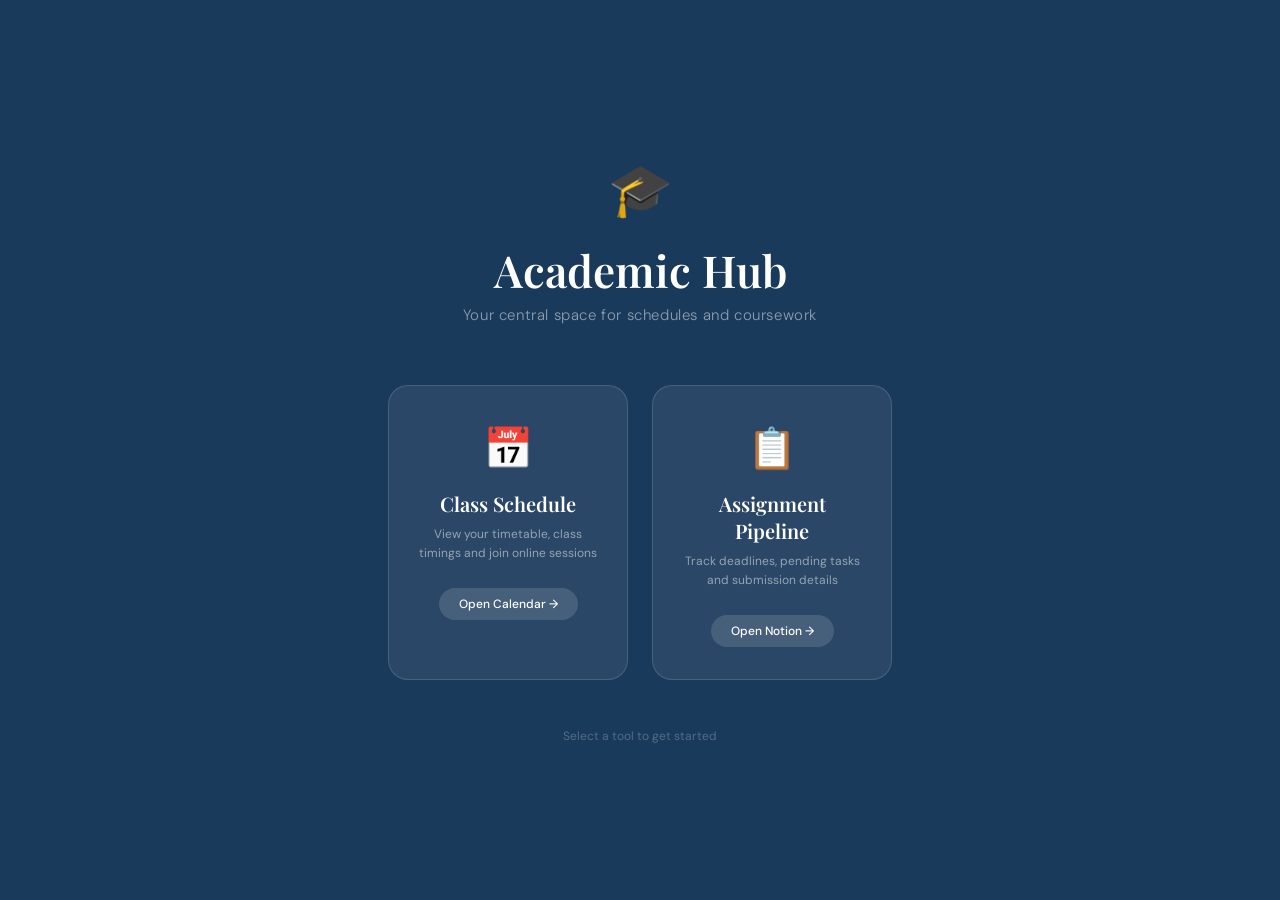
==== index.html @ abb076b7 "Add files via upload" ====
<!DOCTYPE html>
<html lang="en">
<head>
  <meta charset="UTF-8"/>
  <meta name="viewport" content="width=device-width, initial-scale=1.0"/>
  <title>Academic Hub</title>
  <link rel="icon" id="favicon" href="data:image/svg+xml,<svg xmlns='http://www.w3.org/2000/svg' viewBox='0 0 100 100'><text y='.9em' font-size='90'>🎓</text></svg>">
  <link href="https://fonts.googleapis.com/css2?family=Playfair+Display:wght@500;600&family=DM+Sans:wght@300;400;500&display=swap" rel="stylesheet"/>
  <link rel="stylesheet" href="css/style-dev.css"/>
</head>
<body>

<!-- ── LEVEL 1: PORTAL PAGE ── -->
<div id="portal-page">
  <div class="portal-logo">🎓</div>
  <div class="portal-title">Academic Hub</div>
  <div class="portal-subtitle">Your central space for schedules and coursework</div>
  <div class="portal-cards">
    <div class="portal-card" onclick="showSectionSelector()">
      <span class="portal-card-icon">📅</span>
      <span class="portal-card-title">Class Schedule</span>
      <span class="portal-card-desc">View your timetable, class timings and join online sessions</span>
      <span class="portal-card-btn">Open Calendar →</span>
    </div>
    <div class="portal-card" onclick="window.open('https://arnavv.notion.site/assignment-pipeline', '_blank')">
      <span class="portal-card-icon">📋</span>
      <span class="portal-card-title">Assignment Pipeline</span>
      <span class="portal-card-desc">Track deadlines, pending tasks and submission details</span>
      <span class="portal-card-btn">Open Notion →</span>
    </div>
  </div>
  <div class="portal-footer">Select a tool to get started</div>
</div>

<!-- ── LEVEL 2: SECTION SELECTOR ── -->
<div id="welcome-page" style="display:none;">
  <div style="position:absolute;top:24px;left:32px;cursor:pointer;color:rgba(255,255,255,0.5);font-size:13px;display:flex;align-items:center;gap:6px;" onclick="showPortal()">← Back to Hub</div>
  <div class="welcome-logo">📅</div>
  <div class="welcome-title">Class Schedule</div>
  <div class="welcome-subtitle">Academic Calendar Portal</div>
  <div class="welcome-prompt">Select your section to continue</div>
  <div class="section-cards">
    <div class="section-card" onclick="selectSection('A')">
      <span class="section-card-letter">A</span>
      <span class="section-card-label">Section A</span>
      <span class="section-card-btn">View Schedule →</span>
    </div>
    <div class="section-card" onclick="selectSection('B')">
      <span class="section-card-letter">B</span>
      <span class="section-card-label">Section B</span>
      <span class="section-card-btn">View Schedule →</span>
    </div>
    <div class="section-card" onclick="selectSection('F2F')">
      <span class="section-card-letter" style="font-size:64px;letter-spacing:-2px;">F2F</span>
      <span class="section-card-label">Face to Face</span>
      <span class="section-card-btn">View Schedule →</span>
    </div>
  </div>
  <div class="welcome-footer">Your selection will be remembered for next time</div>
</div>

<!-- ── LEVEL 3: CALENDAR APP ── -->
<div id="calendar-app">

  <header>
    <div>
      <div class="header-title">Class Schedule</div>
      <div class="header-sub" id="headerSub">Academic Calendar Portal</div>
    </div>
    <div style="display:flex;align-items:center;gap:12px;">
      <div class="section-badge" onclick="toggleSectionDropdown(event)" title="Switch section">
        <span class="section-badge-dot"></span>
        <span id="sectionBadgeText">Section B</span>
        <span style="font-size:10px;opacity:0.7;">▾</span>
        <div id="sectionDropdown" style="display:none;position:absolute;top:calc(100% + 8px);right:0;background:var(--surface);border:1px solid var(--border);border-radius:10px;box-shadow:var(--shadow-lg);overflow:hidden;min-width:160px;z-index:300;">
          <div onclick="selectSection('A')" style="padding:12px 16px;cursor:pointer;font-size:13px;color:var(--text-primary);display:flex;align-items:center;gap:10px;" onmouseover="this.style.background='var(--bg)'" onmouseout="this.style.background='transparent'">
            <span style="font-family:'Playfair Display',serif;font-size:18px;font-weight:700;">A</span>
            <span>Section A</span>
          </div>
          <div style="height:1px;background:var(--border);margin:0 12px;"></div>
          <div onclick="selectSection('B')" style="padding:12px 16px;cursor:pointer;font-size:13px;color:var(--text-primary);display:flex;align-items:center;gap:10px;" onmouseover="this.style.background='var(--bg)'" onmouseout="this.style.background='transparent'">
            <span style="font-family:'Playfair Display',serif;font-size:18px;font-weight:700;">B</span>
            <span>Section B</span>
          </div>
          <div style="height:1px;background:var(--border);margin:0 12px;"></div>
          <div onclick="selectSection('F2F')" style="padding:12px 16px;cursor:pointer;font-size:13px;color:var(--text-primary);display:flex;align-items:center;gap:10px;" onmouseover="this.style.background='var(--bg)'" onmouseout="this.style.background='transparent'">
            <span style="font-family:'Playfair Display',serif;font-size:14px;font-weight:700;">F2F</span>
            <span>Face to Face</span>
          </div>
        </div>
      </div>
      <div class="sync-badge" id="syncBadge" onclick="manualSync()" title="Click to sync now">
        <span class="sync-dot" id="syncDot"></span>
        <span id="syncText">Live from iCloud</span>
      </div>
    </div>
  </header>

  <div class="controls">
    <div class="nav-area">
      <button class="nav-btn" onclick="navigate(-1)">&#8249;</button>
      <span class="current-period" id="periodLabel"></span>
      <button class="nav-btn" onclick="navigate(1)">&#8250;</button>
      <button class="nav-btn" onclick="goToday()" style="font-size:12px;padding:0 10px;width:auto;">Today</button>
    </div>
    <div class="filter-group">
      <span class="filter-label">View:</span>
      <button class="pill active-all" id="pill-all" onclick="setFilter('all')">All Classes</button>
      <button class="pill" id="pill-finance" onclick="setFilter('finance')">Finance</button>
      <button class="pill" id="pill-marketing" onclick="setFilter('marketing')">Marketing</button>
      <button class="pill" id="pill-supplychain" onclick="setFilter('supplychain')">Supply Chain</button>
    </div>
    <div class="view-switcher">
      <button class="view-btn active" id="btn-monthly" onclick="setView('monthly')">Monthly</button>
      <button class="view-btn" id="btn-weekly" onclick="setView('weekly')">Weekly</button>
    </div>
  </div>

  <main>
    <div style="display:flex;align-items:center;gap:8px;margin-bottom:16px;padding:9px 14px;background:var(--accent-light);border:1px solid var(--border);border-radius:8px;font-size:13px;color:var(--text-secondary);">
      <span style="font-size:15px;">🕐</span>
      <span>All times shown in <strong style="color:var(--text-primary)" id="tzLabel"></strong></span>
    </div>
    <div class="legend">
      <div class="legend-item"><span class="legend-dot dot-common"></span> Core (all students)</div>
      <div class="legend-item"><span class="legend-dot dot-finance"></span> Finance</div>
      <div class="legend-item"><span class="legend-dot dot-marketing"></span> Marketing</div>
      <div class="legend-item"><span class="legend-dot dot-supplychain"></span> Supply Chain</div>
    </div>
    <div id="monthly-view">
      <div class="calendar-grid">
        <div class="day-headers">
          <div class="day-header">Sun</div><div class="day-header">Mon</div>
          <div class="day-header">Tue</div><div class="day-header">Wed</div>
          <div class="day-header">Thu</div><div class="day-header">Fri</div>
          <div class="day-header">Sat</div>
        </div>
        <div class="grid-body" id="monthGrid"></div>
      </div>
    </div>
    <div id="weekly-view">
      <div class="week-sticky-header">
        <div class="week-header-row" id="weekHeaders"></div>
      </div>
      <div class="week-outer">
        <div class="week-body-grid" id="weekBodyGrid"></div>
      </div>
    </div>
  </main>

</div><!-- end calendar-app -->

<!-- ── EVENT MODAL ── -->
<div class="modal-overlay" id="modalOverlay" onclick="closeModal(event)">
  <div class="modal" id="modal">
    <button class="modal-close" onclick="closeModal()">&times;</button>
    <div class="modal-header">
      <div class="modal-category" id="modalCategory"></div>
      <div class="modal-title" id="modalTitle"></div>
    </div>
    <div class="modal-body">
      <div class="modal-row"><span class="modal-icon">📅</span><div><div class="modal-row-label" id="modalDate"></div></div></div>
      <div class="modal-row"><span class="modal-icon">🕐</span><div><div class="modal-row-label" id="modalTime"></div></div></div>
      <div class="modal-row"><span class="modal-icon">🎓</span><div><div class="modal-row-label">Specialization</div><div class="modal-row-sub" id="modalSpecialization"></div></div></div>
      <div class="modal-row" id="modalLocationRow" style="display:none"><span class="modal-icon">📍</span><div><div class="modal-row-label" id="modalLocation"></div></div></div>
      <div class="modal-row" id="modalDescRow" style="display:none"><span class="modal-icon">📝</span><div><div class="modal-row-label" id="modalDesc"></div></div></div>
    </div>
    <div class="modal-footer" id="modalLinkArea"></div>
  </div>
</div>

<script src="js/app-dev.js"></script>
</body>
</html>
---- css/style-dev.css ----
/* ── CSS VARIABLES ── */
:root {
  --bg: #F7F6F2;
  --surface: #FFFFFF;
  --border: #E4E2DB;
  --text-primary: #1A1916;
  --text-secondary: #6B6860;
  --text-muted: #A09E97;
  --accent: #1A3A5C;
  --accent-light: #E8EEF4;
  --accent-mid: #2E5F8A;
  --common: #2C5F8A;
  --common-bg: #EAF0F6;
  --finance: #2D6A4F;
  --finance-bg: #EAF3EE;
  --marketing: #7B3A2A;
  --marketing-bg: #F5EBE8;
  --supplychain: #5B3A8A;
  --supplychain-bg: #F0EBF8;
  --radius: 10px;
  --shadow: 0 2px 12px rgba(0,0,0,0.07);
  --shadow-lg: 0 8px 40px rgba(0,0,0,0.13);
  --hour-height: 60px;
}

/* ── RESET ── */
* { box-sizing: border-box; margin: 0; padding: 0; }
body { font-family: 'DM Sans', sans-serif; background: var(--bg); color: var(--text-primary); min-height: 100vh; }

/* ── PORTAL PAGE ── */
#portal-page { display: flex; flex-direction: column; align-items: center; justify-content: center; min-height: 100vh; background: var(--accent); padding: 40px 20px; }
.portal-logo { font-size: 52px; margin-bottom: 20px; animation: float 3s ease-in-out infinite; }
@keyframes float { 0%,100%{transform:translateY(0)} 50%{transform:translateY(-10px)} }
.portal-title { font-family: 'Playfair Display', serif; font-size: 44px; font-weight: 600; color: #fff; text-align: center; line-height: 1.2; margin-bottom: 8px; }
.portal-subtitle { font-size: 15px; color: rgba(255,255,255,0.5); text-align: center; margin-bottom: 60px; font-weight: 300; letter-spacing: 0.04em; }
.portal-cards { display: flex; gap: 24px; flex-wrap: wrap; justify-content: center; margin-bottom: 48px; }
.portal-card { width: 240px; padding: 36px 28px 32px; background: rgba(255,255,255,0.07); border: 1.5px solid rgba(255,255,255,0.14); border-radius: 20px; cursor: pointer; transition: all 0.25s ease; text-align: center; }
.portal-card:hover { background: rgba(255,255,255,0.13); border-color: rgba(255,255,255,0.35); transform: translateY(-6px); box-shadow: 0 24px 56px rgba(0,0,0,0.25); }
.portal-card:active { transform: translateY(-2px); }
.portal-card-icon { font-size: 40px; margin-bottom: 16px; display: block; animation: float 3s ease-in-out infinite; }
.portal-card:nth-child(2) .portal-card-icon { animation-delay: 0.5s; }
.portal-card-title { font-family: 'Playfair Display', serif; font-size: 20px; font-weight: 600; color: #fff; margin-bottom: 8px; display: block; }
.portal-card-desc { font-size: 12px; color: rgba(255,255,255,0.5); line-height: 1.6; margin-bottom: 24px; display: block; }
.portal-card-btn { display: inline-flex; align-items: center; gap: 6px; background: rgba(255,255,255,0.13); color: #fff; padding: 8px 20px; border-radius: 20px; font-size: 12px; font-weight: 500; transition: background 0.2s; }
.portal-card:hover .portal-card-btn { background: rgba(255,255,255,0.24); }
.portal-footer { font-size: 12px; color: rgba(255,255,255,0.25); text-align: center; }

/* ── SECTION SELECTOR (Welcome Page) ── */
#welcome-page { display: flex; flex-direction: column; align-items: center; justify-content: center; min-height: 100vh; background: var(--accent); padding: 40px 20px; position: relative; }
.welcome-logo { font-size: 52px; margin-bottom: 24px; animation: float 3s ease-in-out infinite; }
.welcome-title { font-family: 'Playfair Display', serif; font-size: 44px; font-weight: 600; color: #fff; text-align: center; line-height: 1.2; margin-bottom: 10px; }
.welcome-subtitle { font-size: 16px; color: rgba(255,255,255,0.55); text-align: center; margin-bottom: 56px; font-weight: 300; letter-spacing: 0.04em; }
.welcome-prompt { font-size: 11px; font-weight: 500; letter-spacing: 0.14em; text-transform: uppercase; color: rgba(255,255,255,0.4); margin-bottom: 22px; text-align: center; }
.section-cards { display: flex; gap: 20px; flex-wrap: wrap; justify-content: center; margin-bottom: 48px; }
.section-card { width: 210px; padding: 40px 28px 32px; background: rgba(255,255,255,0.07); border: 1.5px solid rgba(255,255,255,0.14); border-radius: 18px; cursor: pointer; transition: all 0.25s ease; text-align: center; }
.section-card:hover { background: rgba(255,255,255,0.13); border-color: rgba(255,255,255,0.35); transform: translateY(-5px); box-shadow: 0 20px 50px rgba(0,0,0,0.25); }
.section-card:active { transform: translateY(-2px); }
.section-card-letter { font-family: 'Playfair Display', serif; font-size: 64px; font-weight: 600; color: #fff; line-height: 1; margin-bottom: 10px; display: block; }
.section-card-label { font-size: 12px; font-weight: 500; color: rgba(255,255,255,0.6); letter-spacing: 0.08em; text-transform: uppercase; display: block; margin-bottom: 20px; }
.section-card-btn { display: inline-flex; align-items: center; gap: 6px; background: rgba(255,255,255,0.13); color: #fff; padding: 8px 20px; border-radius: 20px; font-size: 12px; font-weight: 500; transition: background 0.2s; }
.section-card:hover .section-card-btn { background: rgba(255,255,255,0.22); }
.welcome-footer { font-size: 12px; color: rgba(255,255,255,0.28); text-align: center; }

/* ── CALENDAR APP ── */
#calendar-app { display: none; }

/* ── HEADER ── */
header { background: var(--accent); color: #fff; padding: 0 40px; display: flex; align-items: center; justify-content: space-between; height: 70px; position: sticky; top: 0; z-index: 100; box-shadow: 0 2px 16px rgba(0,0,0,0.15); }
.header-title { font-family: 'Playfair Display', serif; font-size: 22px; font-weight: 600; letter-spacing: 0.01em; }
.header-sub { font-size: 12px; opacity: 0.65; margin-top: 2px; font-weight: 300; }
.section-badge { display: flex; align-items: center; gap: 6px; background: rgba(255,255,255,0.12); padding: 5px 14px; border-radius: 20px; font-size: 12px; font-weight: 500; border: 1px solid rgba(255,255,255,0.2); cursor: pointer; transition: background 0.2s; position: relative; }
.section-badge:hover { background: rgba(255,255,255,0.22); }
.section-badge-dot { width: 6px; height: 6px; border-radius: 50%; background: #4CAF50; }
.sync-badge { display: flex; align-items: center; gap: 7px; background: rgba(255,255,255,0.12); padding: 6px 14px; border-radius: 20px; font-size: 12px; font-weight: 400; cursor: pointer; transition: background 0.2s; border: 1px solid rgba(255,255,255,0.2); }
.sync-badge:hover { background: rgba(255,255,255,0.2); }
.sync-dot { width: 7px; height: 7px; border-radius: 50%; background: #4CAF50; animation: pulse 2s infinite; }
@keyframes pulse { 0%,100%{opacity:1} 50%{opacity:0.4} }
.sync-badge.syncing .sync-dot { background: #FFA726; animation: spin-dot 0.8s linear infinite; }
@keyframes spin-dot { 0%{opacity:1}50%{opacity:0.3}100%{opacity:1} }

/* ── CONTROLS BAR ── */
.controls { background: var(--surface); border-bottom: 1px solid var(--border); padding: 14px 40px; display: flex; align-items: center; gap: 20px; flex-wrap: wrap; position: sticky; top: 70px; z-index: 99; }
.filter-group { display: flex; gap: 8px; align-items: center; }
.filter-label { font-size: 12px; color: var(--text-muted); font-weight: 500; text-transform: uppercase; letter-spacing: 0.06em; margin-right: 4px; }
.pill { padding: 6px 16px; border-radius: 20px; font-size: 13px; font-weight: 500; border: 1.5px solid var(--border); background: var(--surface); cursor: pointer; transition: all 0.18s; color: var(--text-secondary); }
.pill:hover { border-color: var(--accent); color: var(--accent); }
.pill.active-all { background: var(--common); color: #fff; border-color: var(--common); }
.pill.active-finance { background: var(--finance); color: #fff; border-color: var(--finance); }
.pill.active-marketing { background: var(--marketing); color: #fff; border-color: var(--marketing); }
.pill.active-supplychain { background: var(--supplychain); color: #fff; border-color: var(--supplychain); }
.view-switcher { display: flex; border: 1.5px solid var(--border); border-radius: 8px; overflow: hidden; margin-left: auto; }
.view-btn { padding: 6px 18px; font-size: 13px; font-weight: 500; background: none; border: none; cursor: pointer; color: var(--text-secondary); transition: all 0.18s; }
.view-btn.active { background: var(--accent); color: #fff; }
.nav-area { display: flex; align-items: center; gap: 12px; }
.nav-btn { width: 32px; height: 32px; border-radius: 8px; border: 1.5px solid var(--border); background: none; cursor: pointer; display: flex; align-items: center; justify-content: center; font-size: 16px; color: var(--text-secondary); transition: all 0.15s; }
.nav-btn:hover { border-color: var(--accent); color: var(--accent); background: var(--accent-light); }
.current-period { font-family: 'Playfair Display', serif; font-size: 18px; font-weight: 600; min-width: 220px; }

/* ── MAIN ── */
main { padding: 28px 40px; max-width: 1300px; margin: 0 auto; }

/* ── MONTHLY VIEW ── */
#monthly-view { display: block; }
#weekly-view { display: none; }
.calendar-grid { background: var(--surface); border-radius: var(--radius); border: 1px solid var(--border); overflow-x: auto; box-shadow: var(--shadow); }
.day-headers { display: grid; grid-template-columns: repeat(7, minmax(120px, 1fr)); background: var(--accent); }
.day-header { padding: 11px 0; text-align: center; font-size: 11px; font-weight: 500; color: rgba(255,255,255,0.75); text-transform: uppercase; letter-spacing: 0.08em; }
.grid-body { display: grid; grid-template-columns: repeat(7, minmax(120px, 1fr)); }
.grid-cell { min-height: 108px; min-width: 0; padding: 8px 7px; border-right: 1px solid var(--border); border-bottom: 1px solid var(--border); transition: background 0.12s; overflow: hidden; }
.grid-cell:nth-child(7n) { border-right: none; }
.grid-cell.other-month { background: #FAFAF8; }
.grid-cell.today { background: var(--accent-light); }
.cell-date { font-size: 13px; font-weight: 500; color: var(--text-muted); min-width: 26px; height: 26px; display: flex; align-items: center; justify-content: center; border-radius: 4px; margin-bottom: 4px; padding: 0 4px; }
.grid-cell.today .cell-date { background: var(--accent); color: #fff; border-radius: 6px; width: 100%; min-width: unset; height: 30px; font-size: 13px; font-weight: 600; justify-content: center; letter-spacing: 0.01em; }
.grid-cell.other-month .cell-date { color: #C9C7C0; }
.event-chip { font-size: 11px; font-weight: 500; padding: 2px 7px; border-radius: 4px; margin-bottom: 3px; cursor: pointer; white-space: nowrap; overflow: hidden; text-overflow: ellipsis; transition: opacity 0.15s; }
.event-chip:hover { opacity: 0.78; }
.chip-common { background: var(--common-bg); color: var(--common); }
.chip-finance { background: var(--finance-bg); color: var(--finance); }
.chip-marketing { background: var(--marketing-bg); color: var(--marketing); }
.chip-supplychain { background: var(--supplychain-bg); color: var(--supplychain); }
.chip-hidden { display: none !important; }
.more-events { font-size: 11px; color: var(--text-muted); cursor: pointer; padding: 1px 4px; }
.more-events:hover { color: var(--accent); }

/* ── WEEKLY VIEW ── */
.week-outer { background: var(--surface); border-radius: var(--radius); border: 1px solid var(--border); box-shadow: var(--shadow); overflow: visible; }
.week-container { position: relative; min-height: 100vh; }
.week-header-row { display: grid; grid-template-columns: 64px repeat(7, 1fr); background: var(--accent); }
.week-header-time-gutter { border-right: 1px solid rgba(255,255,255,0.15); }
.week-header-day { padding: 12px 4px; text-align: center; font-size: 11px; color: rgba(255,255,255,0.75); text-transform: uppercase; letter-spacing: 0.07em; font-weight: 500; border-left: 1px solid rgba(255,255,255,0.1); }
.week-header-day.today-col { color: #fff; }
.week-header-date { font-size: 22px; font-family: 'Playfair Display', serif; display: block; color: rgba(255,255,255,0.9); line-height: 1.2; }
.week-header-day.today-col .week-header-date { background: rgba(255,255,255,0.25); border-radius: 50%; width: 36px; height: 36px; display: inline-flex; align-items: center; justify-content: center; }
.week-sticky-header { position: sticky; top: 125px; z-index: 98; border-radius: 10px 10px 10px 10px; overflow: hidden; }
.week-body-grid { display: grid; grid-template-columns: 64px repeat(7, 1fr); position: relative; }
.week-time-col { display: flex; flex-direction: column; border-right: 1px solid var(--border); }
.week-time-slot { height: var(--hour-height); display: flex; align-items: flex-start; justify-content: flex-end; padding-right: 8px; padding-top: 4px; font-size: 10px; color: var(--text-muted); border-bottom: 1px solid var(--border); flex-shrink: 0; }
.week-day-col-wrap { position: relative; border-left: 1px solid var(--border); }
.week-day-col-wrap.today-day { background: #FAFEF8; }
.week-hour-line { position: absolute; left: 0; right: 0; border-bottom: 1px solid var(--border); pointer-events: none; }
.week-half-line { position: absolute; left: 0; right: 0; border-bottom: 1px dashed rgba(0,0,0,0.06); pointer-events: none; }
.week-ev { position: absolute; left: 3px; right: 3px; border-radius: 6px; padding: 4px 7px; font-size: 11px; font-weight: 500; cursor: pointer; overflow: hidden; transition: opacity 0.15s, box-shadow 0.15s; line-height: 1.35; border-left: 3px solid rgba(0,0,0,0.15); z-index: 1; }
.week-ev:hover { opacity: 0.85; box-shadow: 0 2px 8px rgba(0,0,0,0.15); z-index: 2; }
.week-ev.ev-common { background: var(--common-bg); color: var(--common); border-left-color: var(--common); }
.week-ev.ev-finance { background: var(--finance-bg); color: var(--finance); border-left-color: var(--finance); }
.week-ev.ev-marketing { background: var(--marketing-bg); color: var(--marketing); border-left-color: var(--marketing); }
.week-ev.ev-supplychain { background: var(--supplychain-bg); color: var(--supplychain); border-left-color: var(--supplychain); }
.week-ev-title { font-weight: 700; white-space: normal; overflow: hidden; line-height: 1.4; word-break: break-word; font-size: 11px; }
.week-ev-time { font-size: 11px; opacity: 1; white-space: nowrap; margin-top: 5px; }

/* ── LEGEND ── */
.legend { display: flex; gap: 20px; margin-bottom: 18px; align-items: center; flex-wrap: wrap; }
.legend-item { display: flex; align-items: center; gap: 6px; font-size: 13px; color: var(--text-secondary); }
.legend-dot { width: 10px; height: 10px; border-radius: 3px; }
.dot-common { background: var(--common); }
.dot-finance { background: var(--finance); }
.dot-marketing { background: var(--marketing); }
.dot-supplychain { background: var(--supplychain); }

/* ── MODAL ── */
.modal-overlay { position: fixed; inset: 0; background: rgba(20,20,18,0.45); display: none; align-items: center; justify-content: center; z-index: 200; backdrop-filter: blur(3px); }
.modal-overlay.open { display: flex; }
.modal { background: var(--surface); border-radius: 14px; width: 420px; max-width: 94vw; box-shadow: var(--shadow-lg); overflow: hidden; animation: modal-in 0.2s ease; position: relative; }
@keyframes modal-in { from{transform:scale(0.94);opacity:0} to{transform:scale(1);opacity:1} }
.modal-header { padding: 22px 24px 16px; border-bottom: 1px solid var(--border); }
.modal-category { display: inline-block; font-size: 11px; font-weight: 500; letter-spacing: 0.07em; text-transform: uppercase; padding: 3px 10px; border-radius: 12px; margin-bottom: 10px; }
.modal-title { font-family: 'Playfair Display', serif; font-size: 20px; font-weight: 600; line-height: 1.3; }
.modal-body { padding: 20px 24px; }
.modal-row { display: flex; gap: 12px; align-items: flex-start; margin-bottom: 14px; font-size: 14px; }
.modal-icon { font-size: 16px; margin-top: 1px; flex-shrink: 0; }
.modal-row-label { font-weight: 500; color: var(--text-primary); }
.modal-row-sub { color: var(--text-secondary); font-size: 13px; margin-top: 2px; }
.modal-link { display: inline-flex; align-items: center; gap: 6px; margin-top: 6px; padding: 8px 16px; background: var(--accent); color: #fff; border-radius: 7px; font-size: 13px; font-weight: 500; text-decoration: none; transition: background 0.15s; }
.modal-link:hover { background: var(--accent-mid); }
.modal-footer { padding: 0 24px 20px; }
.modal-close { position: absolute; top: 16px; right: 18px; background: none; border: none; font-size: 20px; cursor: pointer; color: var(--text-muted); line-height: 1; }

/* ── RESPONSIVE ── */
@media (max-width: 700px) {
  header, .controls, main { padding-left: 16px; padding-right: 16px; }
  .current-period { font-size: 15px; min-width: 130px; }
  .grid-cell { min-height: 72px; padding: 5px 3px; }
  .event-chip { font-size: 10px; padding: 1px 4px; }
  .controls { gap: 10px; }
  .view-switcher { margin-left: 0; }
  .filter-group { flex-wrap: wrap; }
}
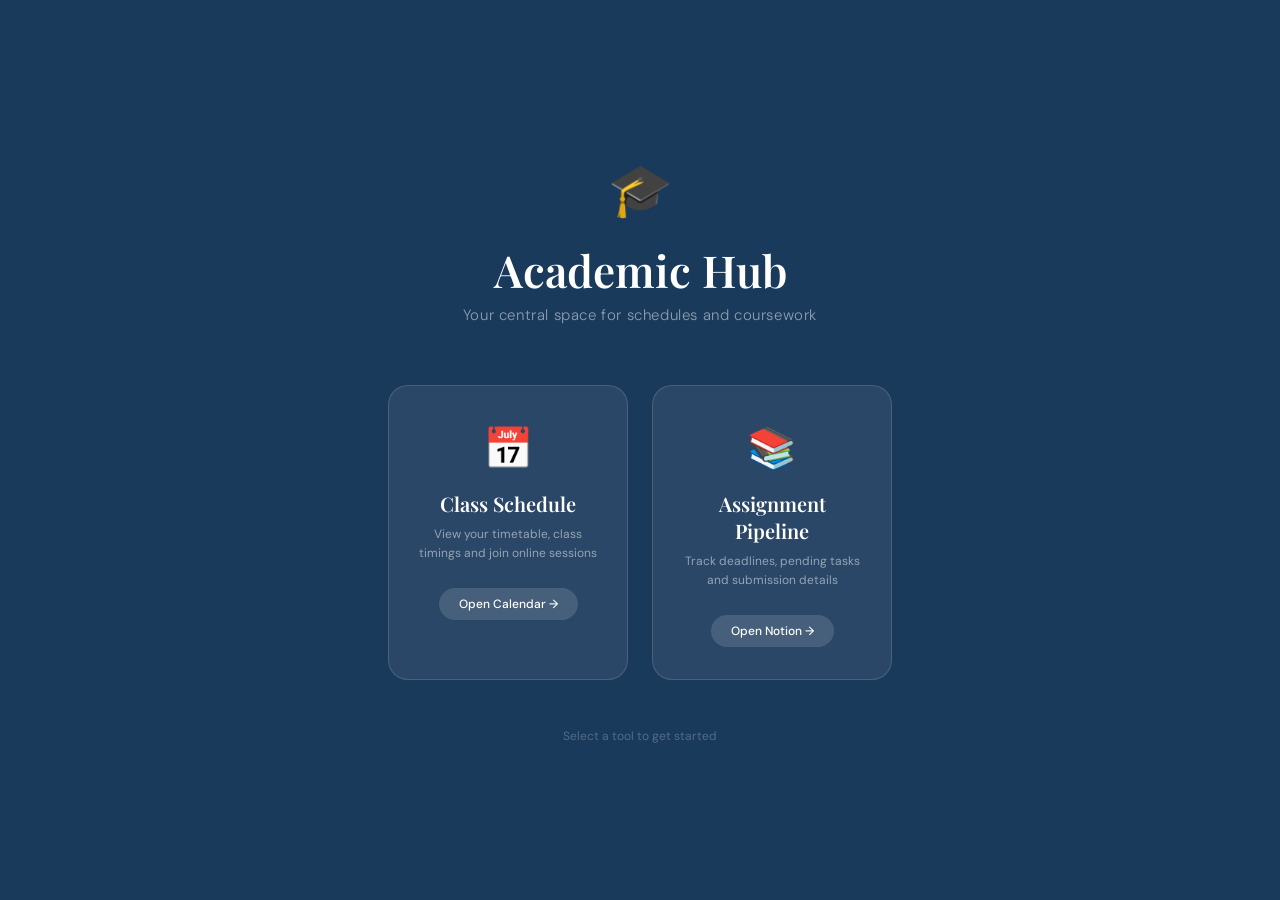
==== commit d06b2d4d: "Version 5 Update index.html" ====
--- a/index.html
+++ b/index.html
@@ -23,7 +23,7 @@
       <span class="portal-card-btn">Open Calendar →</span>
     </div>
     <div class="portal-card" onclick="window.open('https://arnavv.notion.site/assignment-pipeline', '_blank')">
-      <span class="portal-card-icon">📋</span>
+      <span class="portal-card-icon">📚</span>
       <span class="portal-card-title">Assignment Pipeline</span>
       <span class="portal-card-desc">Track deadlines, pending tasks and submission details</span>
       <span class="portal-card-btn">Open Notion →</span>
@@ -67,6 +67,11 @@
       <div class="header-title">Class Schedule</div>
       <div class="header-sub" id="headerSub">Academic Calendar Portal</div>
     </div>
+    <div style="display:flex;align-items:center;gap:12px;">
+    <a href="https://arnavv.notion.site/assignment-pipeline" target="_blank" style="display:flex;align-items:center;gap:7px;background:rgba(255,255,255,0.12);padding:6px 14px;border-radius:20px;font-size:12px;font-weight:400;color:#fff;text-decoration:none;border:1px solid rgba(255,255,255,0.2);transition:background 0.2s;" onmouseover="this.style.background='rgba(255,255,255,0.2)'" onmouseout="this.style.background='rgba(255,255,255,0.12)'">
+      📚 Assignment Pipeline
+    </a>
+  <div class="section-badge" ...
     <div style="display:flex;align-items:center;gap:12px;">
       <div class="section-badge" onclick="toggleSectionDropdown(event)" title="Switch section">
         <span class="section-badge-dot"></span>
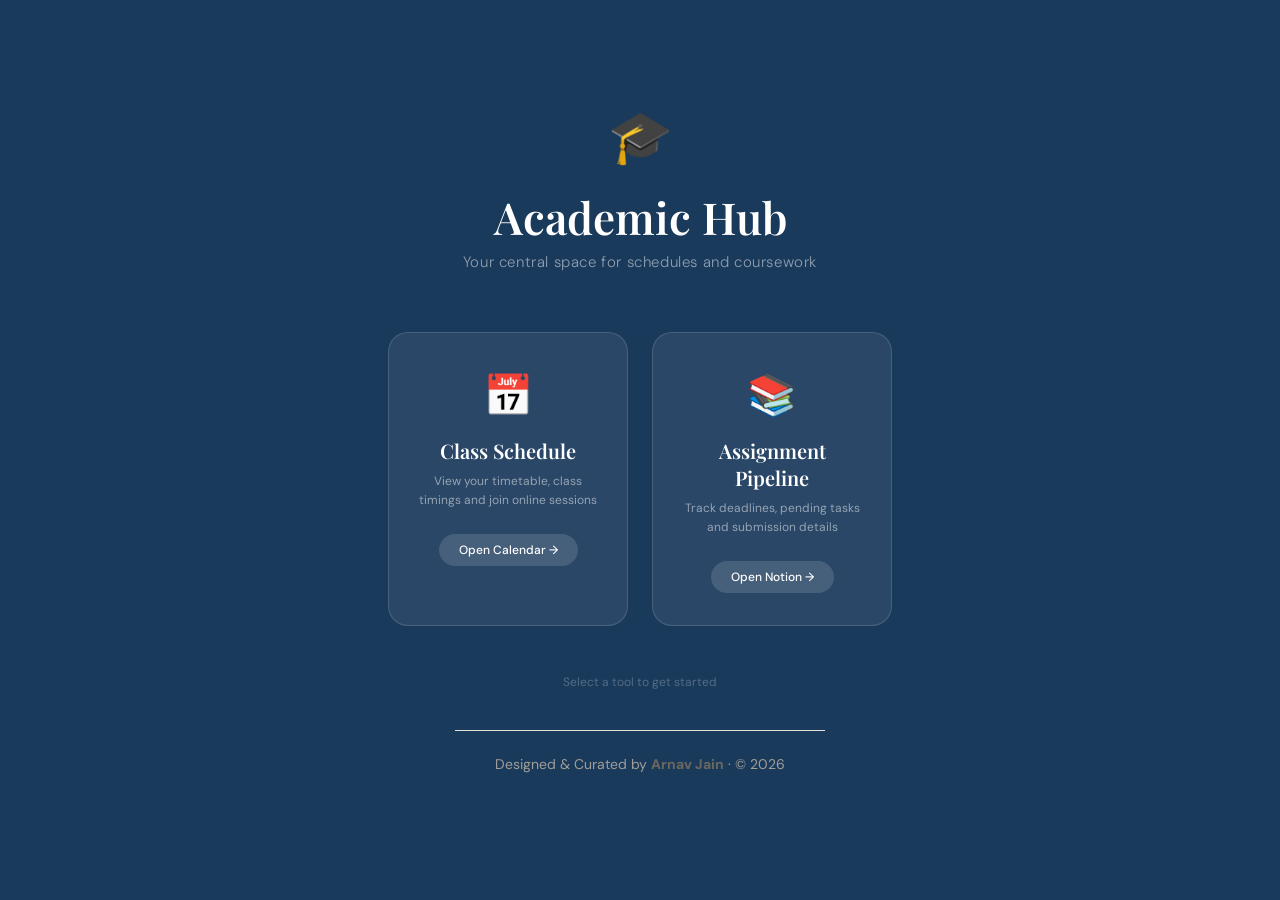
==== commit 0025a845: "Added the Footer index.html" ====
--- a/index.html
+++ b/index.html
@@ -30,6 +30,9 @@
     </div>
   </div>
   <div class="portal-footer">Select a tool to get started</div>
+<footer style="text-align:center;padding:24px 40px;font-size:14px;color:var(--text-muted);border-top:1px solid var(--border);margin-top:40px;">
+    Designed &amp; Curated by <strong style="color:var(--text-secondary);">Arnav Jain</strong> &middot; &copy; 2026
+</footer>  
 </div>
 
 <!-- ── LEVEL 2: SECTION SELECTOR ── -->
@@ -50,13 +53,16 @@
       <span class="section-card-label">Section B</span>
       <span class="section-card-btn">View Schedule →</span>
     </div>
-    <div class="section-card" onclick="selectSection('F2F')">
-      <span class="section-card-letter" style="font-size:64px;letter-spacing:-2px;">F2F</span>
-      <span class="section-card-label">Face to Face</span>
+    <div class="section-card" onclick="selectSection('C')">
+      <span class="section-card-letter" style="font-size:64px;letter-spacing:-2px;">C</span>
+      <span class="section-card-label">Section C</span>
       <span class="section-card-btn">View Schedule →</span>
     </div>
   </div>
   <div class="welcome-footer">Your selection will be remembered for next time</div>
+<footer style="text-align:center;padding:24px 40px;font-size:14px;color:var(--text-muted);border-top:1px solid var(--border);margin-top:40px;">
+    Designed &amp; Curated by <strong style="color:var(--text-secondary);">Arnav Jain</strong> &middot; &copy; 2026
+</footer>  
 </div>
 
 <!-- ── LEVEL 3: CALENDAR APP ── -->
@@ -71,7 +77,6 @@
     <a href="https://arnavv.notion.site/assignment-pipeline" target="_blank" style="display:flex;align-items:center;gap:7px;background:rgba(255,255,255,0.12);padding:6px 14px;border-radius:20px;font-size:12px;font-weight:400;color:#fff;text-decoration:none;border:1px solid rgba(255,255,255,0.2);transition:background 0.2s;" onmouseover="this.style.background='rgba(255,255,255,0.2)'" onmouseout="this.style.background='rgba(255,255,255,0.12)'">
       📚 Assignment Pipeline
     </a>
-  <div class="section-badge" ...
     <div style="display:flex;align-items:center;gap:12px;">
       <div class="section-badge" onclick="toggleSectionDropdown(event)" title="Switch section">
         <span class="section-badge-dot"></span>
@@ -88,9 +93,9 @@
             <span>Section B</span>
           </div>
           <div style="height:1px;background:var(--border);margin:0 12px;"></div>
-          <div onclick="selectSection('F2F')" style="padding:12px 16px;cursor:pointer;font-size:13px;color:var(--text-primary);display:flex;align-items:center;gap:10px;" onmouseover="this.style.background='var(--bg)'" onmouseout="this.style.background='transparent'">
-            <span style="font-family:'Playfair Display',serif;font-size:14px;font-weight:700;">F2F</span>
-            <span>Face to Face</span>
+          <div onclick="selectSection('C')" style="padding:12px 16px;cursor:pointer;font-size:13px;color:var(--text-primary);display:flex;align-items:center;gap:10px;" onmouseover="this.style.background='var(--bg)'" onmouseout="this.style.background='transparent'">
+            <span style="font-family:'Playfair Display',serif;font-size:18px;font-weight:700;">C</span>
+            <span>Section C</span>
           </div>
         </div>
       </div>
@@ -152,7 +157,9 @@
       </div>
     </div>
   </main>
-
+<footer style="text-align:center;padding:24px 40px;font-size:14px;color:var(--text-muted);border-top:1px solid var(--border);margin-top:40px;">
+    Designed &amp; Curated by <strong style="color:var(--text-secondary);">Arnav Jain</strong> &middot; &copy; 2026
+</footer>
 </div><!-- end calendar-app -->
 
 <!-- ── EVENT MODAL ── -->
@@ -174,6 +181,6 @@
   </div>
 </div>
 
-<script src="js/app-dev.js"></script>
+<script src="js/app.js"></script>
 </body>
 </html>
